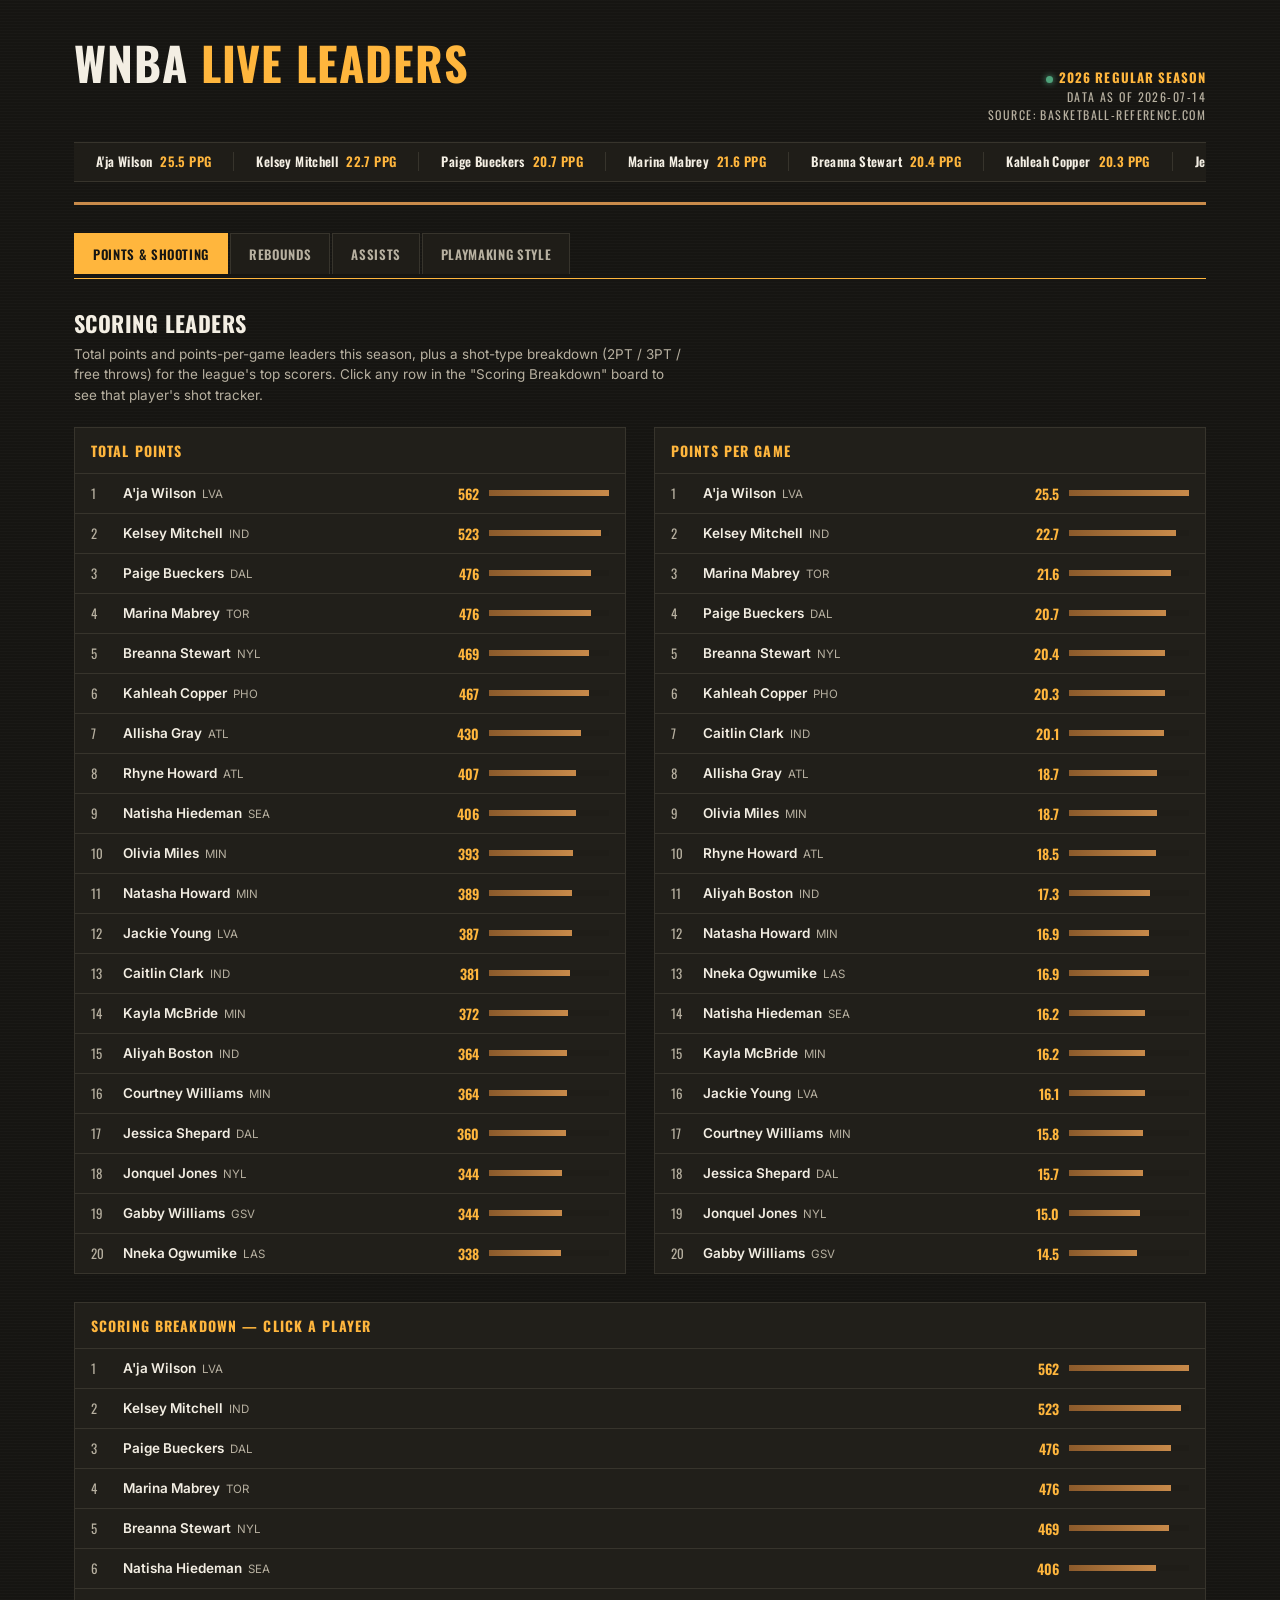
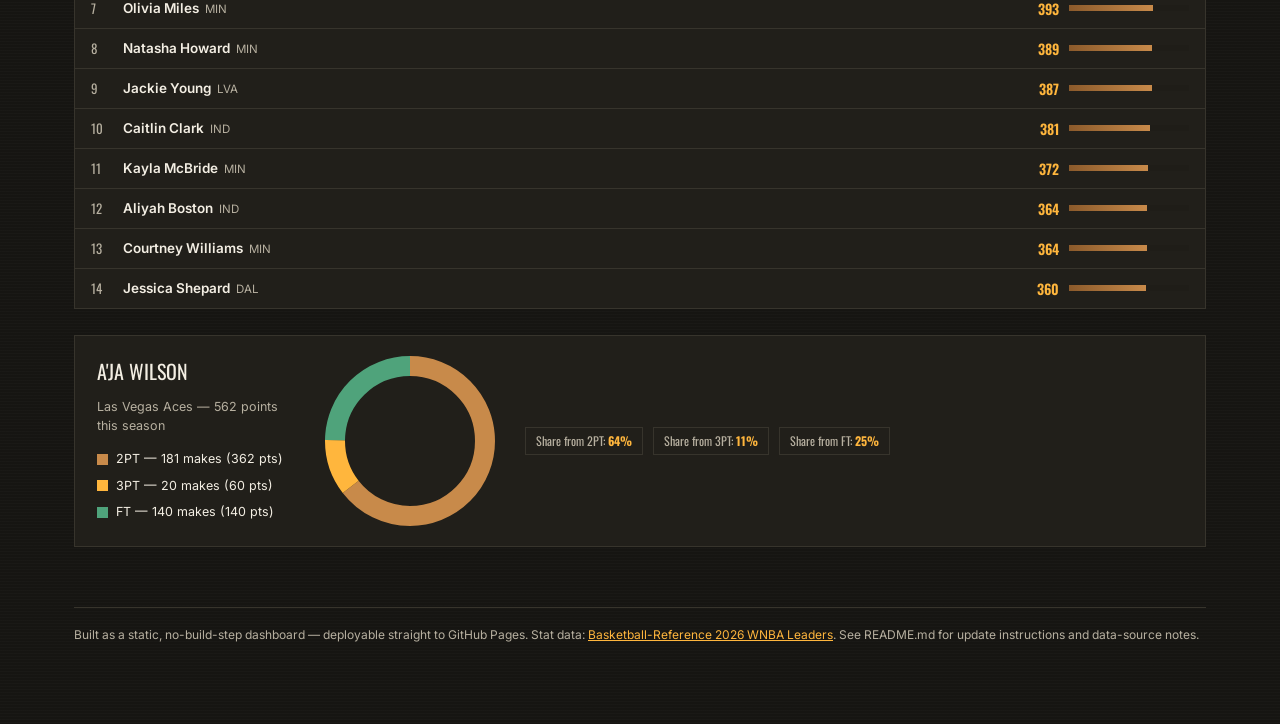
==== wnba-tracker/index.html @ 4886b13e "Add files via upload" ====
<!DOCTYPE html>
<html lang="en">
<head>
<meta charset="UTF-8">
<meta name="viewport" content="width=device-width, initial-scale=1.0">
<title>WNBA Live Leaders — Points, Rebounds &amp; Assists Tracker</title>
<meta name="description" content="A live-updating WNBA stat leaderboard: points and shot breakdowns, rebound leaders with offensive/defensive splits, and assist leaders with playmaking context.">
<link rel="stylesheet" href="style.css">
</head>
<body>
<div class="wrap">

  <header class="board">
    <div class="board-top">
      <h1 class="board-title">WNBA <span>Live Leaders</span></h1>
      <div class="board-meta">
        <strong><span class="live-dot"></span>2026 Regular Season</strong>
        Data as of <span id="lastUpdated">—</span><br>
        Source: Basketball-Reference.com
      </div>
    </div>
    <div class="ticker">
      <div class="ticker-track" id="tickerTrack"></div>
    </div>
  </header>

  <nav class="tabs">
    <button class="active" data-target="tab-points">Points &amp; Shooting</button>
    <button data-target="tab-rebounds">Rebounds</button>
    <button data-target="tab-assists">Assists</button>
    <button data-target="tab-playmaking">Playmaking Style</button>
  </nav>

  <!-- POINTS -->
  <section class="panel active" id="tab-points">
    <h2 class="section-title">Scoring Leaders</h2>
    <p class="section-sub">Total points and points-per-game leaders this season, plus a shot-type breakdown (2PT / 3PT / free throws) for the league's top scorers. Click any row in the "Scoring Breakdown" board to see that player's shot tracker.</p>

    <div class="board-grid">
      <div class="leader-card">
        <h3>Total Points</h3>
        <div id="pointsBoard"></div>
      </div>
      <div class="leader-card">
        <h3>Points Per Game</h3>
        <div id="ppgBoard"></div>
      </div>
    </div>

    <div class="leader-card" style="margin-top:28px">
      <h3>Scoring Breakdown — click a player</h3>
      <div id="scoringBoard"></div>
    </div>

    <div class="detail" id="scoringDetail"></div>
  </section>

  <!-- REBOUNDS -->
  <section class="panel" id="tab-rebounds">
    <h2 class="section-title">Rebounding Leaders</h2>
    <p class="section-sub">Total rebounds and rebounds-per-game leaders, with an offensive vs. defensive split for each. Click a player in the left board to see where their boards come from.</p>

    <div class="board-grid">
      <div class="leader-card">
        <h3>Total Rebounds — click a player</h3>
        <div id="reboundBoard"></div>
      </div>
      <div class="leader-card">
        <h3>Rebounds Per Game</h3>
        <div id="rpgBoard"></div>
      </div>
    </div>

    <div class="detail" id="reboundDetail"></div>
  </section>

  <!-- ASSISTS -->
  <section class="panel" id="tab-assists">
    <h2 class="section-title">Assist Leaders</h2>
    <p class="section-sub">Total assists, assists-per-game, and assist percentage (share of teammate field goals assisted while on the floor). Click a player to see their assist rate, then check the Playmaking Style tab for how they tend to generate those assists.</p>

    <div class="board-grid">
      <div class="leader-card">
        <h3>Total Assists — click a player</h3>
        <div id="assistBoard"></div>
      </div>
      <div class="leader-card">
        <h3>Assists Per Game</h3>
        <div id="apgBoard"></div>
      </div>
    </div>

    <div class="detail" id="assistDetail"></div>
  </section>

  <!-- PLAYMAKING STYLE -->
  <section class="panel" id="tab-playmaking">
    <h2 class="section-title">Playmaking Style</h2>
    <div class="sample-banner">
      Sample data — not measured
      <span>Real play-type assist splits (pick-and-roll / post-up / spot-up / transition) come from Synergy Sports or Second Spectrum tracking, which has no free public API. The percentages below are placeholders so the chart works end-to-end. The written notes are real, based on publicly reported scouting of each player's game. See README.md for how to wire in a real feed if you get API access.</span>
    </div>
    <div id="playmakingCards"></div>
  </section>

  <footer class="credits">
    Built as a static, no-build-step dashboard — deployable straight to GitHub Pages.
    Stat data: <a href="https://www.basketball-reference.com/wnba/years/2026_leaders.html" target="_blank" rel="noopener">Basketball-Reference 2026 WNBA Leaders</a>.
    See README.md for update instructions and data-source notes.
  </footer>

</div>

<script src="data.js"></script>
<script src="script.js"></script>
</body>
</html>
---- wnba-tracker/style.css ----
/* ============================================================
   WNBA Live Leaders — visual identity
   Palette: hardwood maple (#C88A4A/#8B5A2B), scoreboard charcoal
   (#161512), chalk (#F3EEE3), amber LED (#FFB63D), make-green
   (#4FA37B), miss-red (#C25450).
   Type: condensed bold display (scoreboard digits) + a warm
   humanist sans for body/labels.
   ============================================================ */

@import url('https://fonts.googleapis.com/css2?family=Oswald:wght@400;500;600;700&family=Inter:wght@400;500;600;700&display=swap');

:root {
  --charcoal: #161512;
  --charcoal-2: #1f1d18;
  --panel: #211f1a;
  --line: #37342c;
  --chalk: #F3EEE3;
  --chalk-dim: #b7b0a0;
  --maple: #C88A4A;
  --maple-deep: #8B5A2B;
  --amber: #FFB63D;
  --make: #4FA37B;
  --miss: #C25450;
  --court-line: #6b6252;
  --radius: 2px;
  --shadow: 0 1px 0 rgba(0,0,0,.4);
}

* { box-sizing: border-box; }

html { scroll-behavior: smooth; }

body {
  margin: 0;
  background:
    repeating-linear-gradient(180deg, rgba(255,255,255,0.015) 0px, rgba(255,255,255,0.015) 1px, transparent 1px, transparent 3px),
    var(--charcoal);
  color: var(--chalk);
  font-family: 'Inter', system-ui, sans-serif;
  font-size: 15px;
  line-height: 1.5;
}

.wrap {
  max-width: 1180px;
  margin: 0 auto;
  padding: 0 24px 80px;
}

/* ---------- Header / scoreboard ---------- */

header.board {
  border-bottom: 3px solid var(--maple);
  padding: 28px 0 20px;
  margin-bottom: 8px;
}

.board-top {
  display: flex;
  align-items: baseline;
  justify-content: space-between;
  gap: 16px;
  flex-wrap: wrap;
}

.board-title {
  font-family: 'Oswald', sans-serif;
  text-transform: uppercase;
  letter-spacing: 0.02em;
  font-weight: 700;
  font-size: clamp(28px, 4.5vw, 46px);
  color: var(--chalk);
  margin: 0;
}

.board-title span {
  color: var(--amber);
}

.board-meta {
  font-family: 'Oswald', sans-serif;
  text-transform: uppercase;
  font-size: 12px;
  letter-spacing: 0.12em;
  color: var(--chalk-dim);
  text-align: right;
}

.board-meta strong {
  color: var(--amber);
  display: block;
  font-size: 13px;
  letter-spacing: 0.08em;
}

.live-dot {
  display: inline-block;
  width: 7px;
  height: 7px;
  border-radius: 50%;
  background: var(--make);
  margin-right: 6px;
  box-shadow: 0 0 6px var(--make);
  animation: pulse 1.6s infinite ease-in-out;
}

@keyframes pulse {
  0%, 100% { opacity: 1; }
  50% { opacity: 0.35; }
}

/* ticker */
.ticker {
  margin-top: 18px;
  border-top: 1px solid var(--line);
  border-bottom: 1px solid var(--line);
  overflow: hidden;
  white-space: nowrap;
  position: relative;
  background: var(--charcoal-2);
}

.ticker-track {
  display: inline-block;
  padding: 8px 0;
  animation: ticker 38s linear infinite;
}

.ticker:hover .ticker-track { animation-play-state: paused; }

@keyframes ticker {
  0% { transform: translateX(0); }
  100% { transform: translateX(-50%); }
}

.ticker-item {
  display: inline-flex;
  align-items: baseline;
  gap: 8px;
  padding: 0 22px;
  font-family: 'Oswald', sans-serif;
  font-size: 13px;
  letter-spacing: 0.03em;
  color: var(--chalk-dim);
  border-right: 1px solid var(--line);
}

.ticker-item b { color: var(--chalk); font-weight: 600; }
.ticker-item .stat-num { color: var(--amber); font-weight: 600; }

/* ---------- Nav tabs ---------- */

nav.tabs {
  display: flex;
  gap: 2px;
  margin: 28px 0 4px;
  flex-wrap: wrap;
}

nav.tabs button {
  font-family: 'Oswald', sans-serif;
  text-transform: uppercase;
  letter-spacing: 0.05em;
  font-size: 13px;
  font-weight: 600;
  background: var(--charcoal-2);
  color: var(--chalk-dim);
  border: 1px solid var(--line);
  border-bottom: none;
  padding: 10px 18px;
  cursor: pointer;
  transition: color .15s, background .15s;
}

nav.tabs button:hover { color: var(--chalk); }

nav.tabs button.active {
  color: var(--charcoal);
  background: var(--amber);
  border-color: var(--amber);
}

section.panel {
  border-top: 1px solid var(--amber);
  padding-top: 28px;
  display: none;
}

section.panel.active { display: block; }

h2.section-title {
  font-family: 'Oswald', sans-serif;
  text-transform: uppercase;
  font-size: 22px;
  letter-spacing: 0.02em;
  margin: 0 0 4px;
  color: var(--chalk);
}

p.section-sub {
  color: var(--chalk-dim);
  font-size: 13.5px;
  margin: 0 0 22px;
  max-width: 68ch;
}

/* ---------- Leaderboard rows ---------- */

.board-grid {
  display: grid;
  grid-template-columns: 1fr 1fr;
  gap: 28px;
}

@media (max-width: 860px) {
  .board-grid { grid-template-columns: 1fr; }
}

.leader-card {
  background: var(--panel);
  border: 1px solid var(--line);
}

.leader-card h3 {
  font-family: 'Oswald', sans-serif;
  text-transform: uppercase;
  font-size: 14px;
  letter-spacing: 0.08em;
  color: var(--amber);
  margin: 0;
  padding: 12px 16px;
  border-bottom: 1px solid var(--line);
}

.leader-row {
  display: grid;
  grid-template-columns: 22px 1fr auto 120px;
  align-items: center;
  gap: 10px;
  padding: 9px 16px;
  border-bottom: 1px solid var(--line);
  cursor: pointer;
}

.leader-row:last-child { border-bottom: none; }
.leader-row:hover { background: rgba(255,182,61,0.06); }

.rank {
  font-family: 'Oswald', sans-serif;
  color: var(--chalk-dim);
  font-size: 13px;
}

.leader-name {
  font-weight: 600;
  font-size: 13.5px;
}

.leader-team {
  color: var(--chalk-dim);
  font-size: 11.5px;
  font-weight: 400;
  margin-left: 6px;
}

.leader-val {
  font-family: 'Oswald', sans-serif;
  font-weight: 600;
  color: var(--amber);
  font-size: 14px;
  text-align: right;
  white-space: nowrap;
}

.bar-track {
  height: 6px;
  background: var(--charcoal-2);
  position: relative;
  overflow: hidden;
}

.bar-fill {
  position: absolute;
  inset: 0;
  width: 0%;
  background: linear-gradient(90deg, var(--maple-deep), var(--maple));
  transition: width .6s cubic-bezier(.2,.8,.2,1);
}

/* ---------- Player detail / shot tracker ---------- */

.detail {
  margin-top: 26px;
  background: var(--panel);
  border: 1px solid var(--line);
  padding: 20px 22px;
  display: none;
}

.detail.active { display: grid; grid-template-columns: 200px 1fr; gap: 28px; }

@media (max-width: 700px) {
  .detail.active { grid-template-columns: 1fr; }
}

.detail-head {
  font-family: 'Oswald', sans-serif;
  font-size: 20px;
  text-transform: uppercase;
  color: var(--chalk);
  margin: 0 0 2px;
}

.detail-sub {
  color: var(--chalk-dim);
  font-size: 12.5px;
  margin-bottom: 14px;
}

.legend {
  display: flex;
  flex-direction: column;
  gap: 8px;
  font-size: 12.5px;
  margin-top: 10px;
}

.legend-item { display: flex; align-items: center; gap: 8px; }
.swatch { width: 11px; height: 11px; display: inline-block; }

.donut-wrap { display: flex; align-items: center; gap: 30px; flex-wrap: wrap; }

.stat-chip {
  display: inline-block;
  font-family: 'Oswald', sans-serif;
  font-size: 12px;
  color: var(--chalk-dim);
  border: 1px solid var(--line);
  padding: 4px 10px;
  margin: 3px 6px 3px 0;
}
.stat-chip b { color: var(--amber); }

/* ---------- Rebound off/def bars ---------- */

.stack-bar {
  display: flex;
  height: 16px;
  width: 100%;
  background: var(--charcoal-2);
  overflow: hidden;
  border: 1px solid var(--line);
}
.stack-oreb { background: var(--amber); }
.stack-dreb { background: var(--maple-deep); }

/* ---------- Playmaking style (sample data) ---------- */

.sample-banner {
  background: #3a2c14;
  border: 1px solid var(--amber);
  color: var(--amber);
  font-family: 'Oswald', sans-serif;
  font-size: 12.5px;
  letter-spacing: 0.03em;
  text-transform: uppercase;
  padding: 12px 16px;
  margin-bottom: 22px;
}
.sample-banner span { color: var(--chalk-dim); text-transform: none; letter-spacing: 0; display: block; margin-top: 4px; font-family: 'Inter', sans-serif; font-size: 13px; }

.play-card {
  background: var(--panel);
  border: 1px solid var(--line);
  padding: 16px 18px;
  margin-bottom: 16px;
}

.play-card-head {
  display: flex;
  justify-content: space-between;
  align-items: baseline;
  margin-bottom: 10px;
  flex-wrap: wrap;
  gap: 6px;
}

.play-card-head .name {
  font-weight: 600;
  font-size: 14.5px;
}
.play-card-head .team { color: var(--chalk-dim); font-size: 12px; margin-left: 6px; }

.play-bar-row {
  display: grid;
  grid-template-columns: 96px 1fr 40px;
  align-items: center;
  gap: 10px;
  font-size: 12px;
  color: var(--chalk-dim);
  margin: 5px 0;
}

.play-bar-track { height: 10px; background: var(--charcoal-2); position: relative; }
.play-bar-fill { position: absolute; inset: 0; width: 0; }

.play-note {
  margin-top: 10px;
  font-size: 12.5px;
  color: var(--chalk-dim);
  border-top: 1px dashed var(--line);
  padding-top: 8px;
}

footer.credits {
  margin-top: 60px;
  border-top: 1px solid var(--line);
  padding-top: 18px;
  color: var(--chalk-dim);
  font-size: 12px;
}

footer.credits a { color: var(--amber); }

::-webkit-scrollbar { height: 8px; width: 8px; }
::-webkit-scrollbar-thumb { background: var(--line); }
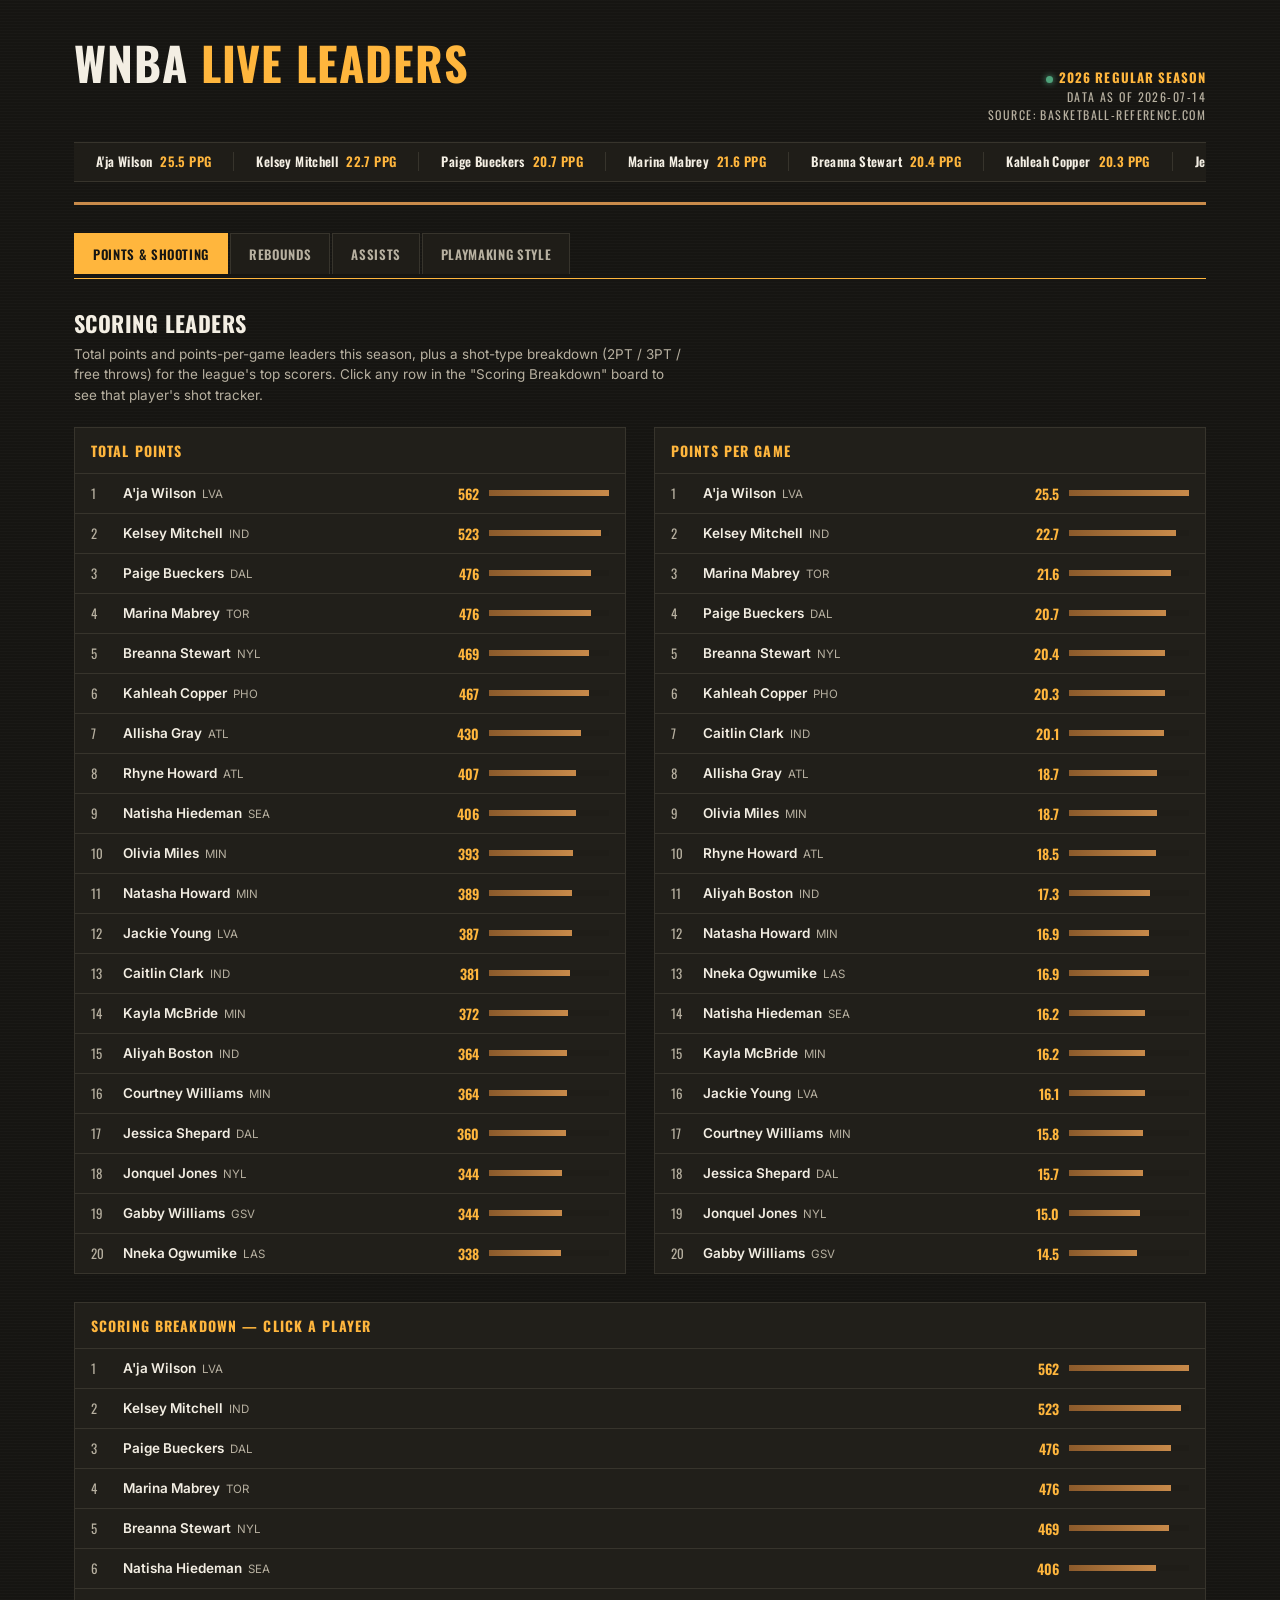
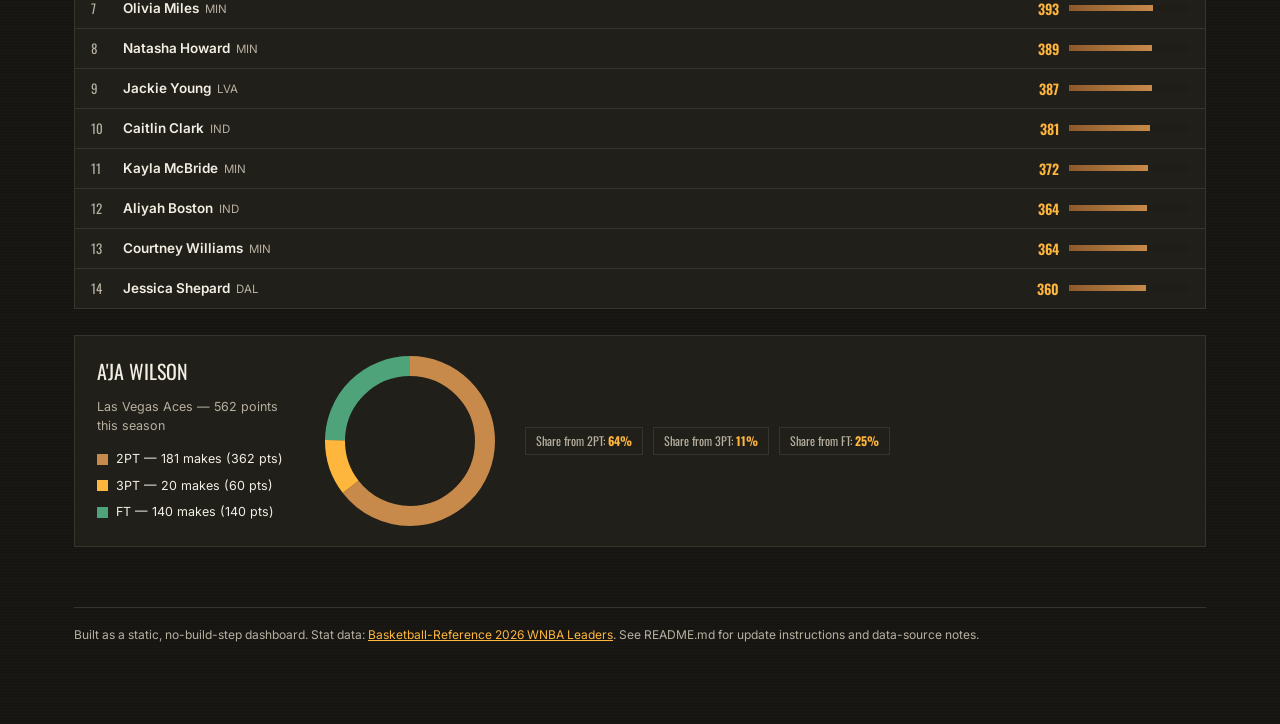
==== commit 75429704: "Update index.html" ====
--- a/wnba-tracker/index.html
+++ b/wnba-tracker/index.html
@@ -96,15 +96,11 @@
   <!-- PLAYMAKING STYLE -->
   <section class="panel" id="tab-playmaking">
     <h2 class="section-title">Playmaking Style</h2>
-    <div class="sample-banner">
-      Sample data — not measured
-      <span>Real play-type assist splits (pick-and-roll / post-up / spot-up / transition) come from Synergy Sports or Second Spectrum tracking, which has no free public API. The percentages below are placeholders so the chart works end-to-end. The written notes are real, based on publicly reported scouting of each player's game. See README.md for how to wire in a real feed if you get API access.</span>
-    </div>
     <div id="playmakingCards"></div>
   </section>
 
   <footer class="credits">
-    Built as a static, no-build-step dashboard — deployable straight to GitHub Pages.
+    Built as a static, no-build-step dashboard.
     Stat data: <a href="https://www.basketball-reference.com/wnba/years/2026_leaders.html" target="_blank" rel="noopener">Basketball-Reference 2026 WNBA Leaders</a>.
     See README.md for update instructions and data-source notes.
   </footer>
